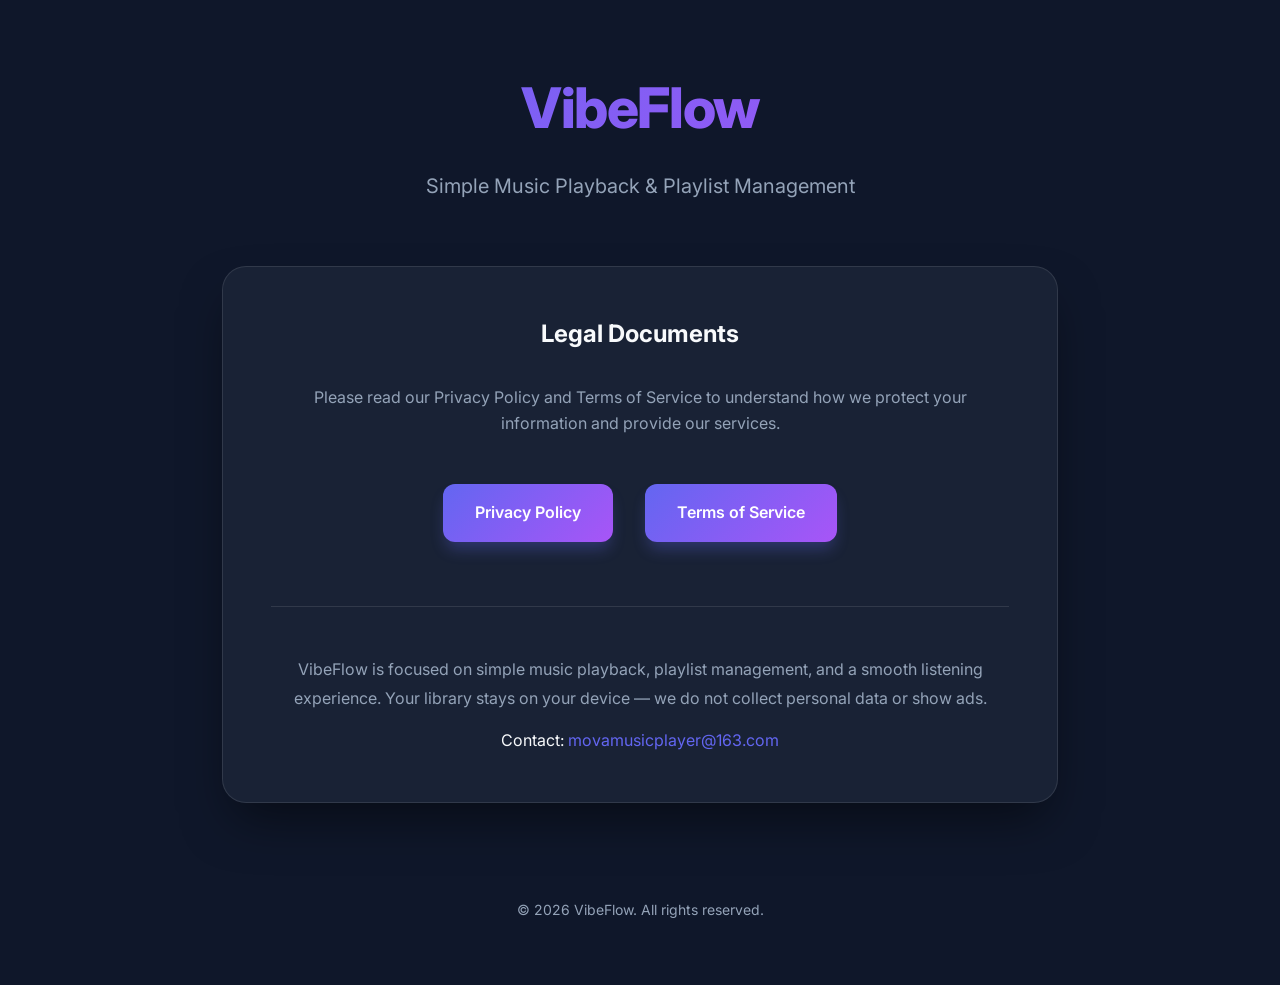
==== index.html @ 94b6dd08 "feat: initial VibeFlow legal site (privacy, terms) - 隐私政策/条款依据 mova-ios (com.musicplayer.vibeflow) 实" ====
<!DOCTYPE html>
<html lang="en">

<head>
    <meta charset="UTF-8">
    <meta name="viewport" content="width=device-width, initial-scale=1.0">
    <title>VibeFlow - Legal Documents</title>
    <meta name="description" content="Privacy Policy and Terms of Service for the VibeFlow app.">
    <link rel="stylesheet" href="style.css">
    <link rel="preconnect" href="https://fonts.googleapis.com">
    <link rel="preconnect" href="https://fonts.gstatic.com" crossorigin>
    <link href="https://fonts.googleapis.com/css2?family=Inter:wght@400;600;800&display=swap" rel="stylesheet">
</head>

<body>
    <div class="container">
        <header>
            <h1>VibeFlow</h1>
            <p class="subtitle">Simple Music Playback & Playlist Management</p>
        </header>

        <main class="content-card">
            <div style="text-align: center;">
                <h2 style="margin-bottom: 2rem;">Legal Documents</h2>

                <p style="margin-bottom: 3rem; color: var(--text-secondary);">Please read our Privacy Policy and Terms
                    of Service to understand how we protect your information and provide our services.</p>

                <div class="nav-links">
                    <a href="privacy.html" class="btn btn-primary">Privacy Policy</a>
                    <a href="terms.html" class="btn btn-primary">Terms of Service</a>
                </div>

                <div style="margin-top: 4rem; padding-top: 3rem; border-top: 1px solid var(--glass-border);">
                    <p style="margin-bottom: 1rem; color: var(--text-secondary); line-height: 1.8;">
                        VibeFlow is focused on simple music playback, playlist management, and a smooth listening
                        experience. Your library stays on your device — we do not collect personal data or show ads.
                    </p>
                    <!-- TODO: 邮箱待确认，确认后替换下面地址 -->
                    <p style="color: var(--text-primary);">
                        Contact: <a href="mailto:movamusicplayer@163.com" style="color: var(--primary-color); text-decoration: none;">movamusicplayer@163.com</a>
                    </p>
                </div>
            </div>
        </main>

        <footer>
            <p>&copy; 2026 VibeFlow. All rights reserved.</p>
        </footer>
    </div>
</body>

</html>
---- style.css ----
:root {
    --primary-color: #6366f1;
    --primary-hover: #4f46e5;
    --bg-color: #0f172a;
    --card-bg: #1e293b;
    --text-primary: #f8fafc;
    --text-secondary: #94a3b8;
    --accent-gradient: linear-gradient(135deg, #6366f1 0%, #a855f7 100%);
    --glass-bg: rgba(30, 41, 59, 0.7);
    --glass-border: rgba(255, 255, 255, 0.1);
}

* {
    margin: 0;
    padding: 0;
    box-sizing: border-box;
}

body {
    font-family: 'Inter', -apple-system, BlinkMacSystemFont, "Segoe UI", Roboto, sans-serif;
    background-color: var(--bg-color);
    color: var(--text-primary);
    line-height: 1.6;
    overflow-x: hidden;
}

.container {
    max-width: 900px;
    margin: 0 auto;
    padding: 4rem 2rem;
}

header {
    text-align: center;
    margin-bottom: 4rem;
    animation: fadeInDown 0.8s ease-out;
}

h1 {
    font-size: 3.5rem;
    font-weight: 800;
    background: var(--accent-gradient);
    -webkit-background-clip: text;
    -webkit-text-fill-color: transparent;
    margin-bottom: 1rem;
    letter-spacing: -0.025em;
}

.subtitle {
    font-size: 1.25rem;
    color: var(--text-secondary);
}

.content-card {
    background: var(--glass-bg);
    backdrop-filter: blur(12px);
    border: 1px solid var(--glass-border);
    border-radius: 24px;
    padding: 3rem;
    box-shadow: 0 25px 50px -12px rgba(0, 0, 0, 0.5);
    transition: transform 0.3s ease;
}

.content-card:hover {
    transform: translateY(-5px);
}

.nav-links {
    display: flex;
    flex-wrap: wrap;
    gap: 2rem;
    justify-content: center;
    margin-top: 3rem;
}

.btn {
    display: inline-block;
    padding: 1rem 2rem;
    border-radius: 12px;
    text-decoration: none;
    font-weight: 600;
    transition: all 0.3s cubic-bezier(0.4, 0, 0.2, 1);
}

.btn-primary {
    background: var(--accent-gradient);
    color: white;
    box-shadow: 0 10px 15px -3px rgba(99, 102, 241, 0.3);
}

.btn-primary:hover {
    transform: scale(1.05);
    box-shadow: 0 20px 25px -5px rgba(99, 102, 241, 0.4);
}

.policy-content h2 {
    margin: 2.5rem 0 1rem;
    color: var(--text-primary);
    font-size: 1.75rem;
}

.policy-content p {
    margin-bottom: 1.5rem;
    color: var(--text-secondary);
}

.policy-content ul {
    margin-bottom: 1.5rem;
    padding-left: 1.5rem;
    color: var(--text-secondary);
}

.policy-content li {
    margin-bottom: 0.5rem;
}

.inline-link {
    color: var(--primary-color);
    text-decoration: none;
}

.notice-box {
    margin: 2rem 0;
    padding: 1.25rem 1.5rem;
    border: 1px solid var(--glass-border);
    border-radius: 16px;
    background: rgba(99, 102, 241, 0.08);
}

.notice-box p:last-child {
    margin-bottom: 0;
}

footer {
    text-align: center;
    margin-top: 6rem;
    color: var(--text-secondary);
    font-size: 0.875rem;
}

@keyframes fadeInDown {
    from {
        opacity: 0;
        transform: translateY(-20px);
    }
    to {
        opacity: 1;
        transform: translateY(0);
    }
}

@media (max-width: 640px) {
    h1 { font-size: 2.5rem; }
    .content-card { padding: 1.5rem; }
    .nav-links { gap: 1rem; }
    .btn { width: 100%; }
}
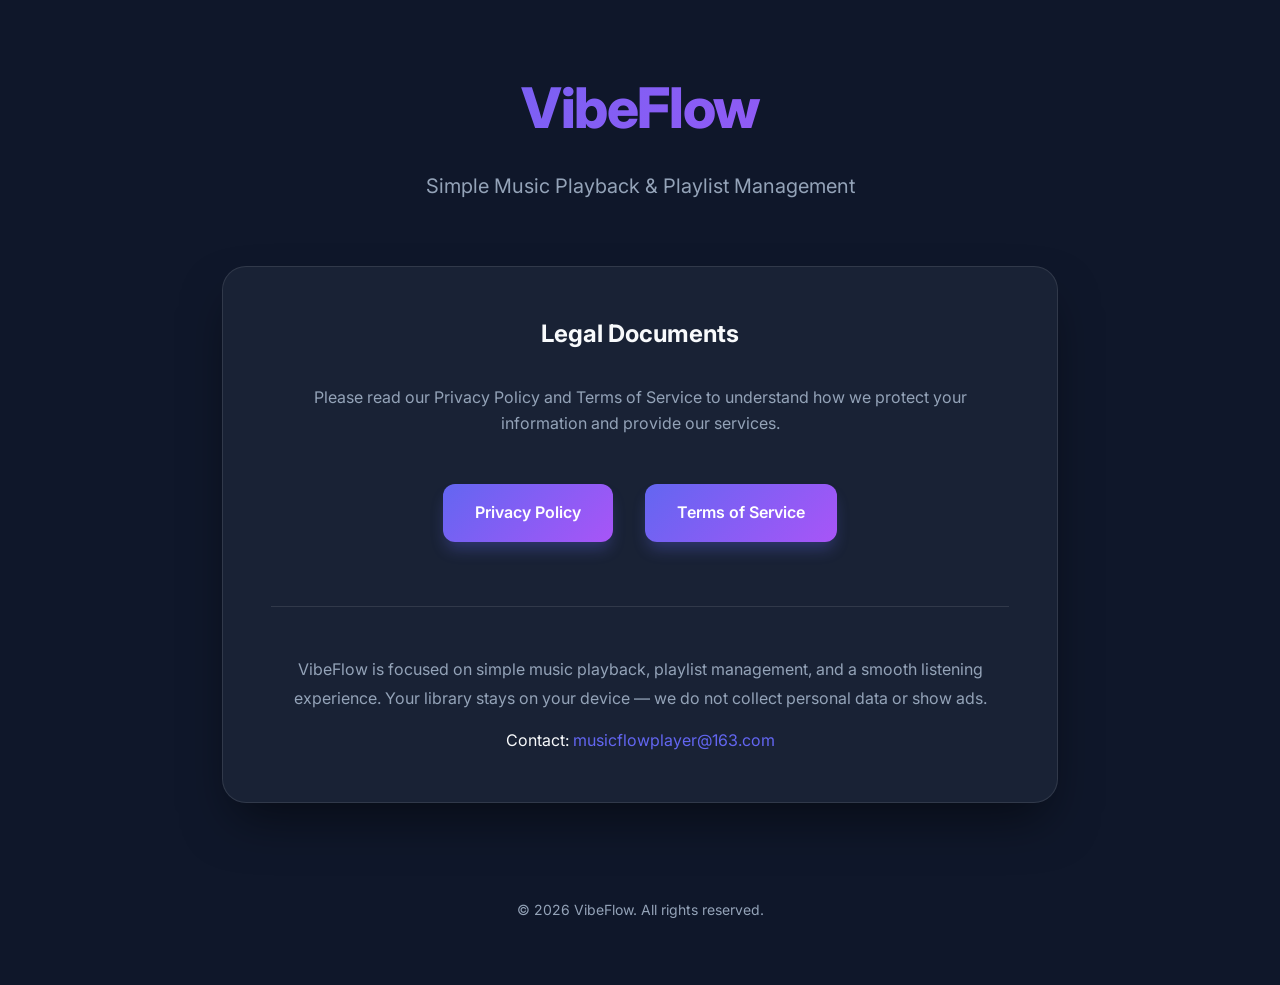
==== commit 1f335580: "chore(legal): 联系邮箱替换为 musicflowplayer@163.com" ====
--- a/index.html
+++ b/index.html
@@ -36,9 +36,8 @@
                         VibeFlow is focused on simple music playback, playlist management, and a smooth listening
                         experience. Your library stays on your device — we do not collect personal data or show ads.
                     </p>
-                    <!-- TODO: 邮箱待确认，确认后替换下面地址 -->
                     <p style="color: var(--text-primary);">
-                        Contact: <a href="mailto:movamusicplayer@163.com" style="color: var(--primary-color); text-decoration: none;">movamusicplayer@163.com</a>
+                        Contact: <a href="mailto:musicflowplayer@163.com" style="color: var(--primary-color); text-decoration: none;">musicflowplayer@163.com</a>
                     </p>
                 </div>
             </div>
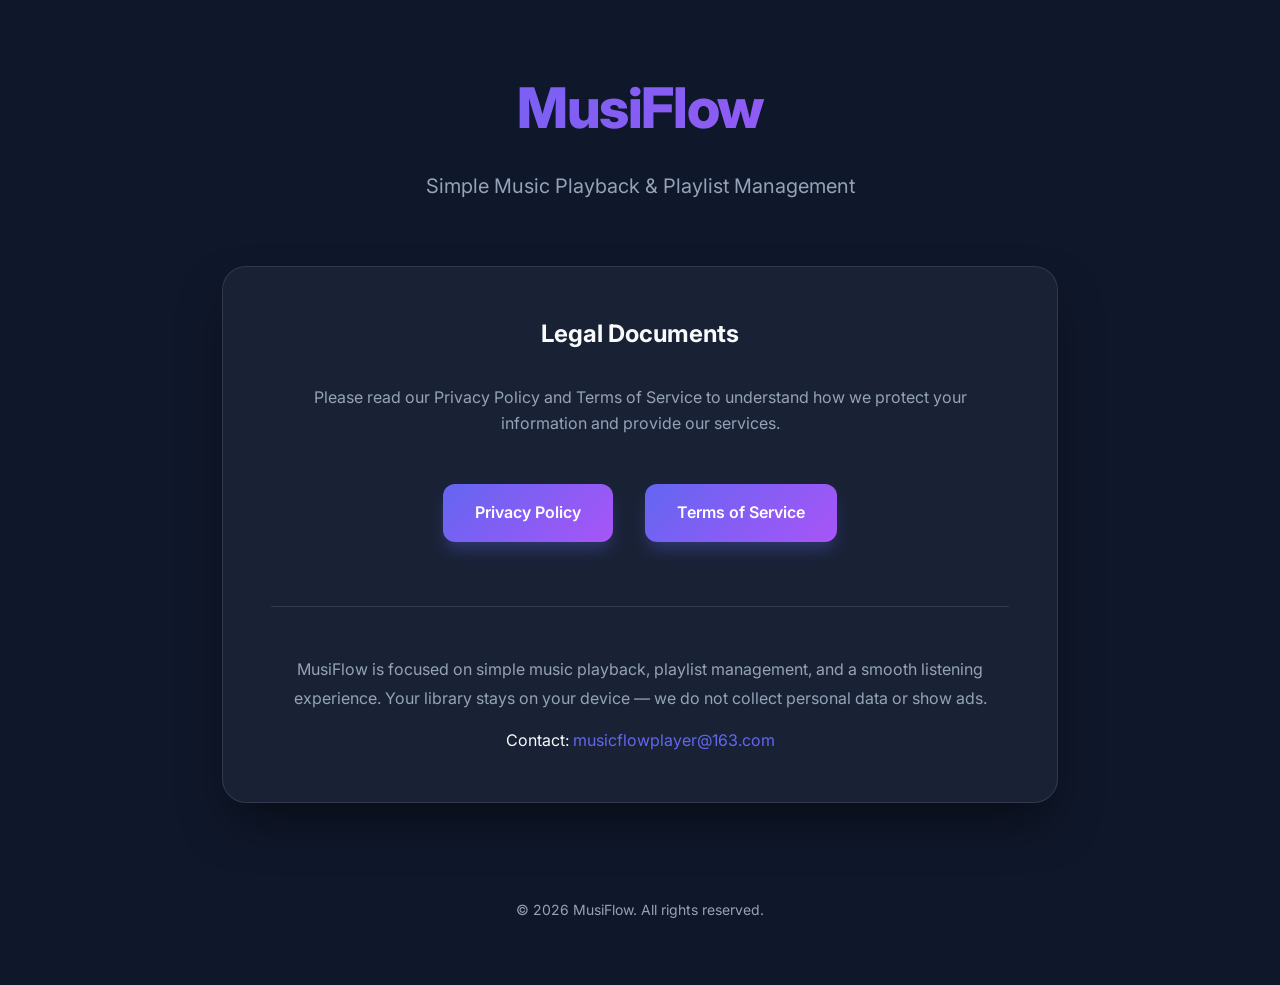
==== commit 3bcfd44b: "docs(legal): 隐私政策与条款按 MusiFlow 实际情况修订 - 品牌名 VibeFlow → MusiFlow（与 App CFBundleDisplayName 一致） - 新增听歌" ====
--- a/index.html
+++ b/index.html
@@ -4,8 +4,8 @@
 <head>
     <meta charset="UTF-8">
     <meta name="viewport" content="width=device-width, initial-scale=1.0">
-    <title>VibeFlow - Legal Documents</title>
-    <meta name="description" content="Privacy Policy and Terms of Service for the VibeFlow app.">
+    <title>MusiFlow - Legal Documents</title>
+    <meta name="description" content="Privacy Policy and Terms of Service for the MusiFlow app.">
     <link rel="stylesheet" href="style.css">
     <link rel="preconnect" href="https://fonts.googleapis.com">
     <link rel="preconnect" href="https://fonts.gstatic.com" crossorigin>
@@ -15,7 +15,7 @@
 <body>
     <div class="container">
         <header>
-            <h1>VibeFlow</h1>
+            <h1>MusiFlow</h1>
             <p class="subtitle">Simple Music Playback & Playlist Management</p>
         </header>
 
@@ -33,7 +33,7 @@
 
                 <div style="margin-top: 4rem; padding-top: 3rem; border-top: 1px solid var(--glass-border);">
                     <p style="margin-bottom: 1rem; color: var(--text-secondary); line-height: 1.8;">
-                        VibeFlow is focused on simple music playback, playlist management, and a smooth listening
+                        MusiFlow is focused on simple music playback, playlist management, and a smooth listening
                         experience. Your library stays on your device — we do not collect personal data or show ads.
                     </p>
                     <p style="color: var(--text-primary);">
@@ -44,7 +44,7 @@
         </main>
 
         <footer>
-            <p>&copy; 2026 VibeFlow. All rights reserved.</p>
+            <p>&copy; 2026 MusiFlow. All rights reserved.</p>
         </footer>
     </div>
 </body>
